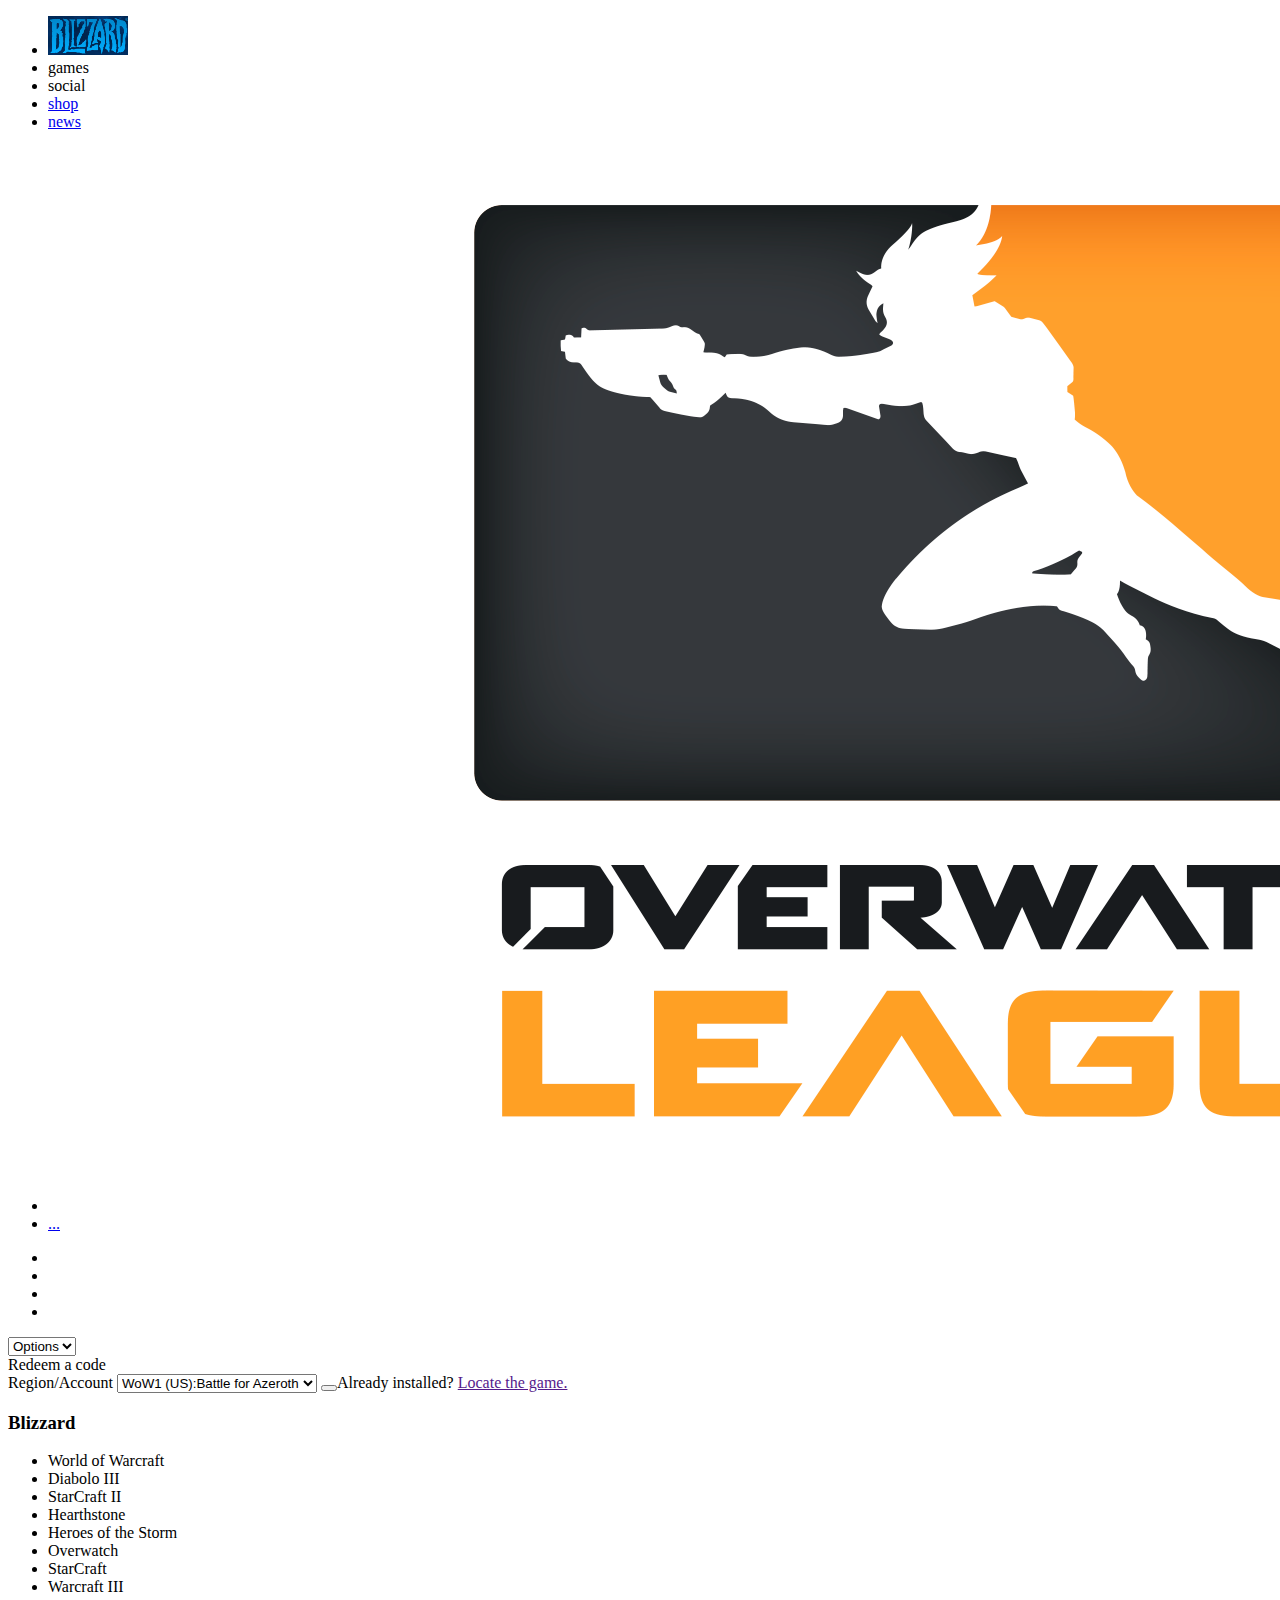
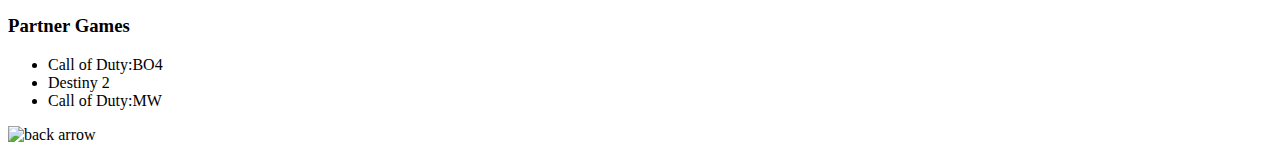
==== index.html @ 3d46f501 "index fotos" ====
<!DOCTYPE html>
<html lang="en">

<head>
  <meta charset="utf-8">
  <title>Multipage_Battlenet_index</title>

  <link rel="stylesheet" media="screen" href="style.css">
  <meta name="viewport" content="width=device-width, initial-scale=1.0">
  <meta name="author" content="Kremena">
</head>

<body>
  <header class="headerk">
    <ul class="menutopk">
      <li><img src="images/blizz.png"></li>
      <li><a src="index.html">games</a></li>
      <li>social</li>
      <li><a href="shop.html">shop</a></li>
      <li><a href="news.html">news</a></li>
      <li><img src="images/overwatchL.png"></li>
      <li><a href="settings.html">...</a></li>
    </ul>
    <ul>
<li><img src=""></li>
<li><img src=""></li>
<li><img src=""></li>
<li><img src=""></li>
    </ul>
  </header>

<div class="main">
<select name="worldw">
  <option value="options">Options</option>
</select>
</div>

<div>Redeem a code</div>
<footer>
<label>Region/Account</label>
<select name="region">
  <option value="wowus">WoW1 (US):Battle for Azeroth</option>
  <option value="woweu">WoW1 (EU):Battle for Azeroth</option>
</select>
<button type="button" name="Install"></button><img>Already installed? <a href="" download="file name here"> Locate the game.</a>
</footer>
<aside>
  <h3>Blizzard</h3>
  <ul>
    <li>World of Warcraft</li>
    <li>Diabolo III</li>
    <li>StarCraft II</li>
    <li>Hearthstone</li>
    <li>Heroes of the Storm</li>
    <li>Overwatch</li>
    <li>StarCraft</li>
    <li>Warcraft III</li>
  </ul>
  <h3>Partner Games</h3>
  <ul>
    <li>Call of Duty:BO4</li>
    <li>Destiny 2</li>
    <li>Call of Duty:MW</li>
  </ul>
  <footer><img src="" alt="back arrow"></footer>
</aside>

<footer></footer>

</body>
</html>
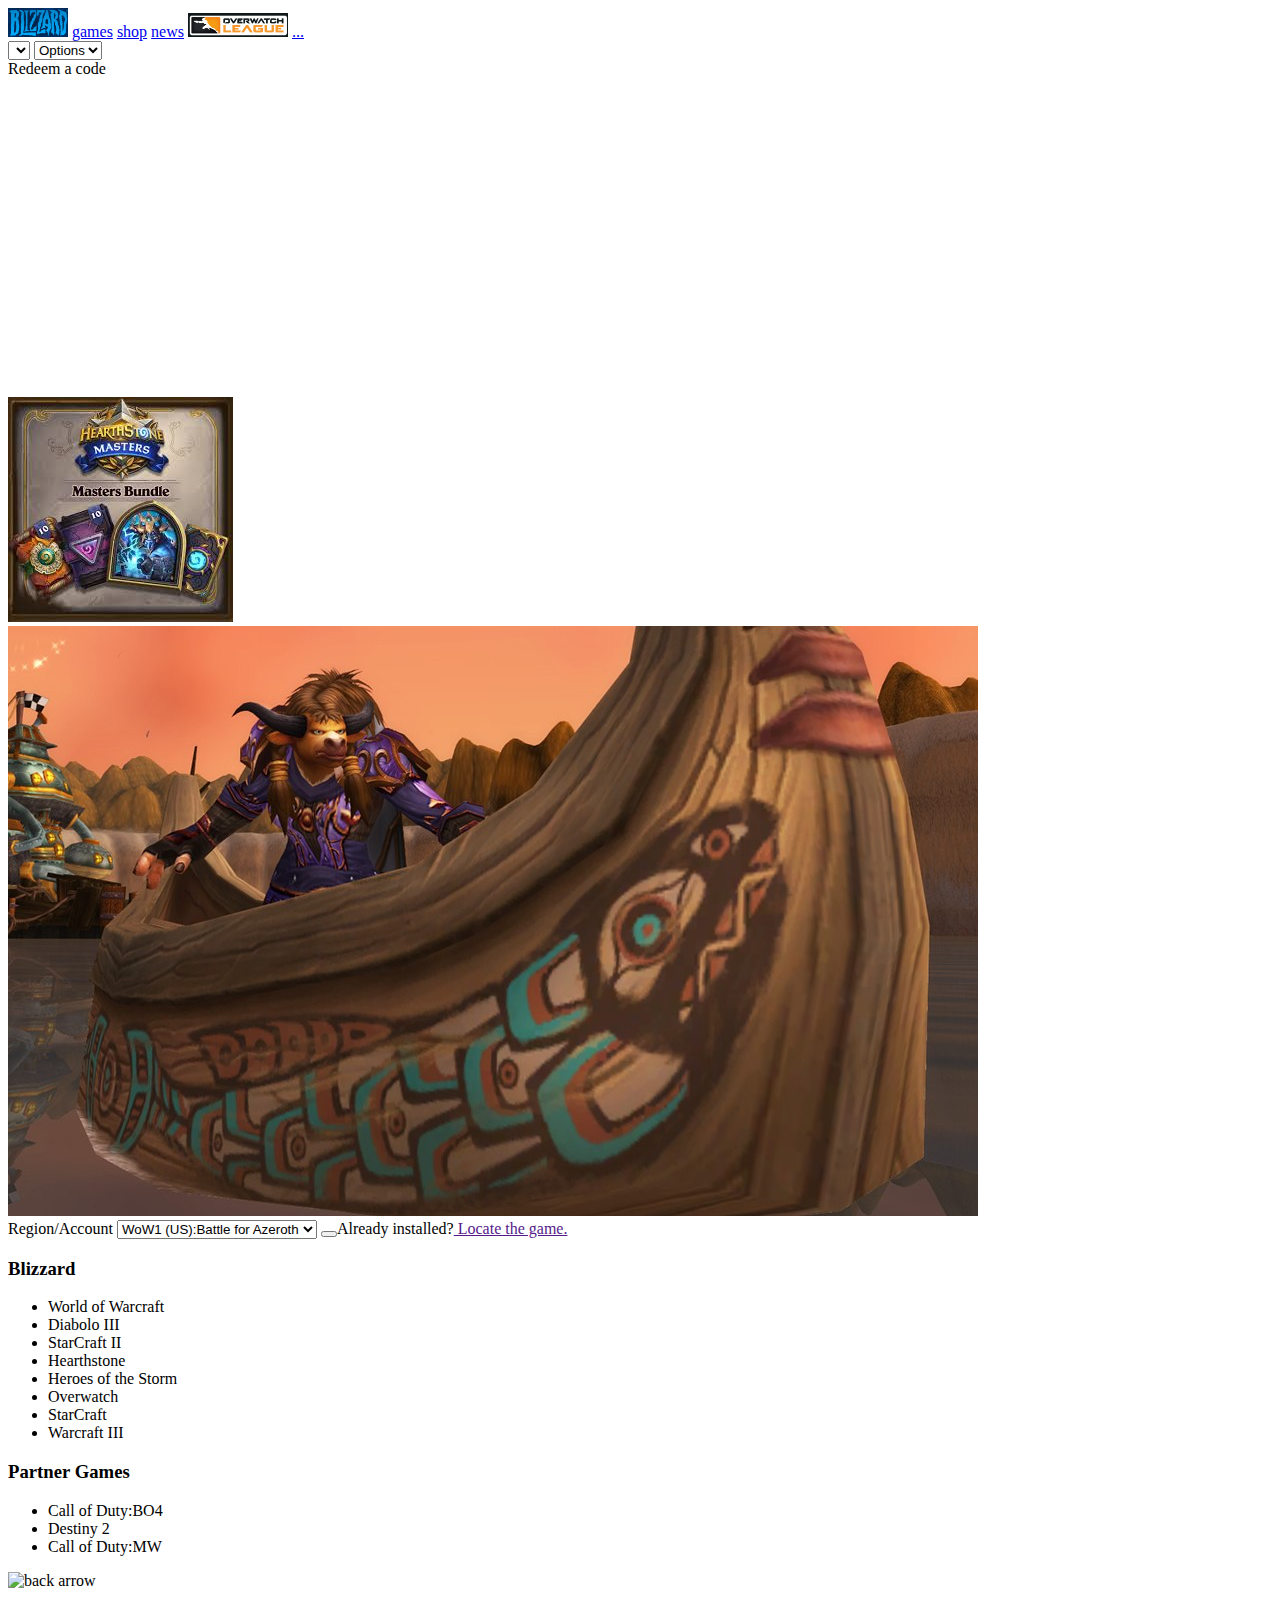
==== commit 4c6c34ed: "index update" ====
--- a/index.html
+++ b/index.html
@@ -1,71 +1,83 @@
 <!DOCTYPE html>
-<html lang="en">
+<html lang="en"><head>
+  <meta charset="utf-8">
+  <title>Battle.net-Games</title>
 
-<head>
-  <meta charset="utf-8">
-  <title>Multipage_Battlenet_index</title>
-
-  <link rel="stylesheet" media="screen" href="style.css">
+  <link rel="stylesheet" media="screen" href="CSS_index.css">
   <meta name="viewport" content="width=device-width, initial-scale=1.0">
   <meta name="author" content="Kremena">
+  <link href="https://fonts.googleapis.com/css?family=Open+Sans:400,600,700&display=swap" rel="stylesheet">
 </head>
 
-<body>
-  <header class="headerk">
-    <ul class="menutopk">
-      <li><img src="images/blizz.png"></li>
-      <li><a src="index.html">games</a></li>
-      <li>social</li>
-      <li><a href="shop.html">shop</a></li>
-      <li><a href="news.html">news</a></li>
-      <li><img src="images/overwatchL.png"></li>
-      <li><a href="settings.html">...</a></li>
-    </ul>
-    <ul>
-<li><img src=""></li>
-<li><img src=""></li>
-<li><img src=""></li>
-<li><img src=""></li>
-    </ul>
+<body id="games">
+  <header>
+    <!--header bg-->
+    <div class="nav-bg">
+    </div>
+    <!--header nav-->
+    <nav>
+      <a href="/blizz/"><img src="images/blizz.png" class="bliz_button"></a>
+      <a href="index.html">games</a>
+      <a href="news.html">shop</a>
+      <a href="news.html">news</a>
+      <a href="#"><img src="images/overwatchL.png"></a>
+      <a href="settings.html">...</a>
+    </nav>
+    <!-- birthe works on this
+    <div class="bartopright">
+      <span><img src=""></span>
+      <span><img src=""></span>
+      <span><img src=""></span>
+      <span><img src=""></span>
+    </div>
+-->
   </header>
 
-<div class="main">
-<select name="worldw">
-  <option value="options">Options</option>
-</select>
-</div>
+  <div class="maink">
+    <select class="" name="">
 
-<div>Redeem a code</div>
-<footer>
-<label>Region/Account</label>
-<select name="region">
-  <option value="wowus">WoW1 (US):Battle for Azeroth</option>
-  <option value="woweu">WoW1 (EU):Battle for Azeroth</option>
-</select>
-<button type="button" name="Install"></button><img>Already installed? <a href="" download="file name here"> Locate the game.</a>
-</footer>
-<aside>
-  <h3>Blizzard</h3>
-  <ul>
-    <li>World of Warcraft</li>
-    <li>Diabolo III</li>
-    <li>StarCraft II</li>
-    <li>Hearthstone</li>
-    <li>Heroes of the Storm</li>
-    <li>Overwatch</li>
-    <li>StarCraft</li>
-    <li>Warcraft III</li>
-  </ul>
-  <h3>Partner Games</h3>
-  <ul>
-    <li>Call of Duty:BO4</li>
-    <li>Destiny 2</li>
-    <li>Call of Duty:MW</li>
-  </ul>
-  <footer><img src="" alt="back arrow"></footer>
-</aside>
+    </select>
+    <select name="worldw">
+      <option value="options">Options</option>
+    </select>
+  </div>
 
-<footer></footer>
+  <div>Redeem a code</div>
+  <div class="video"><iframe width="560" height="315" src="https://www.youtube.com/embed/wzq3sCT9NO4" frameborder="0" allow="accelerometer; autoplay; encrypted-media; gyroscope; picture-in-picture" allowfullscreen></iframe></div>
+  <div class="Hearthstone"><img src="images/HearthStone.jpeg" alt="HearthStone"></div>
+  <div class="microholiday"><img src="images/MicroHoliday.jpg" alt="micro-holiday"></div>
+
+  <footer>
+    <label>Region/Account</label>
+    <select name="region">
+      <option value="wowus">WoW1 (US):Battle for Azeroth</option>
+      <option value="woweu">WoW1 (EU):Battle for Azeroth</option>
+    </select>
+    <button type="button" name="Install"></button><img>Already installed?<a href="" download="file name here"> Locate the game.</a>
+  </footer>
+  <aside>
+    <h3>Blizzard</h3>
+    <ul>
+      <li>World of Warcraft</li>
+      <li>Diabolo III</li>
+      <li>StarCraft II</li>
+      <li>Hearthstone</li>
+      <li>Heroes of the Storm</li>
+      <li>Overwatch</li>
+      <li>StarCraft</li>
+      <li>Warcraft III</li>
+    </ul>
+    <h3>Partner Games</h3>
+    <ul>
+      <li>Call of Duty:BO4</li>
+      <li>Destiny 2</li>
+      <li>Call of Duty:MW</li>
+    </ul>
+    <footer><img src="" alt="back arrow"></footer>
+  </aside>
+
+  <footer></footer>
 
 </body>
+
 </html>
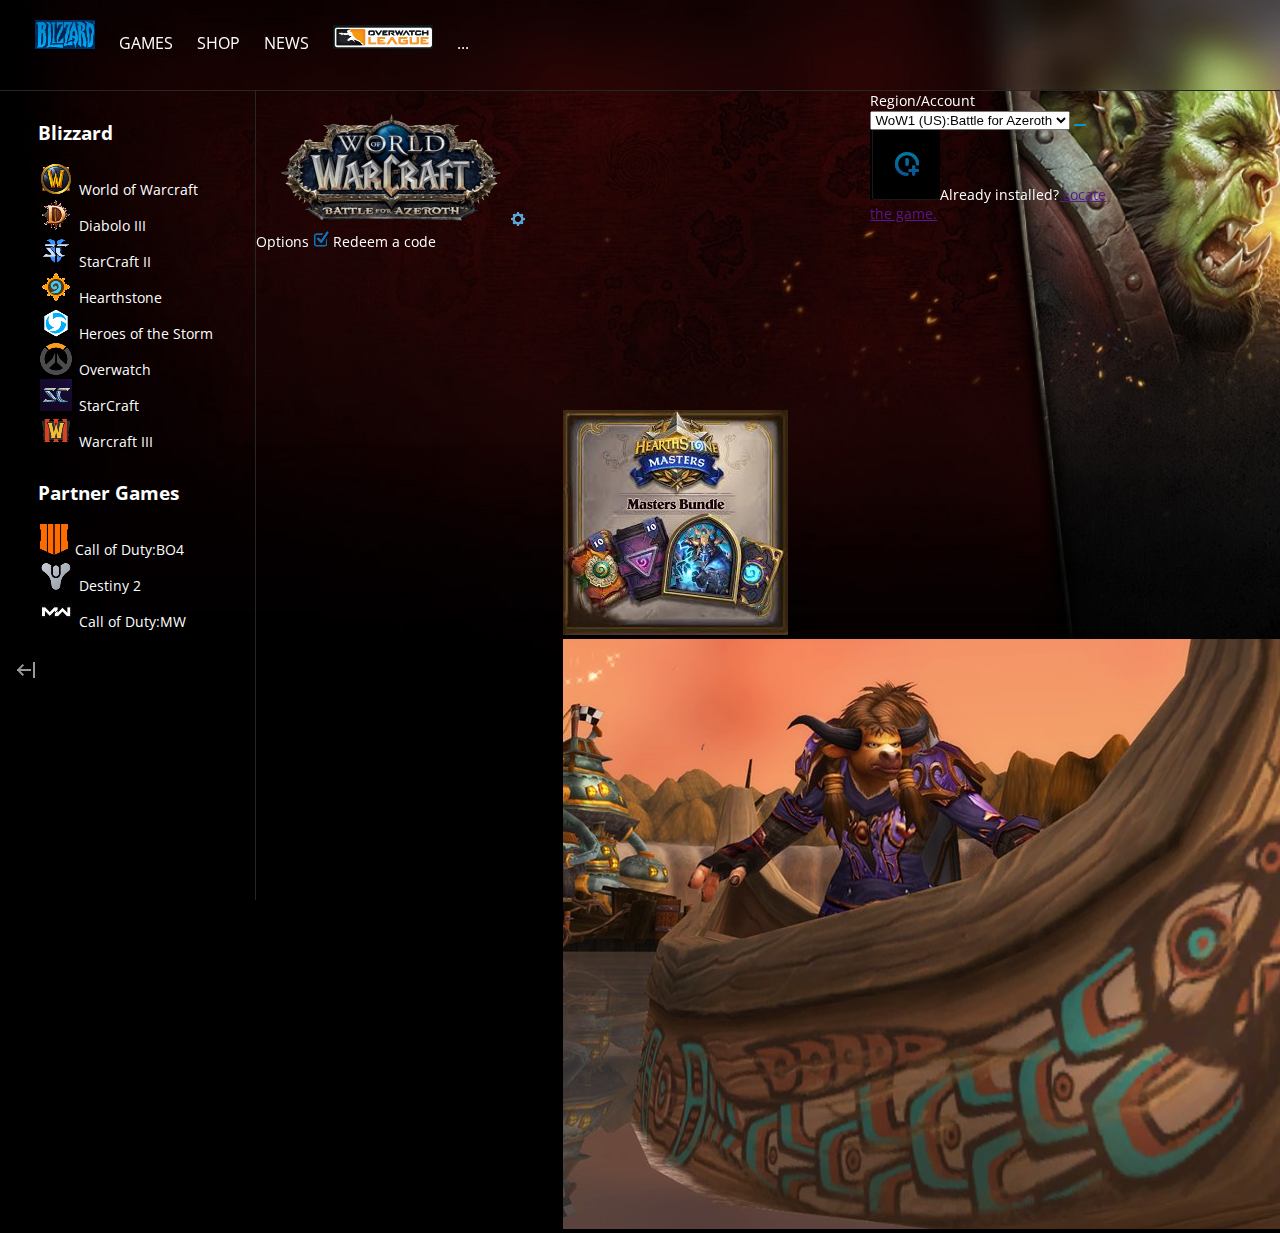
==== commit d10196d0: "index update" ====
--- a/index.html
+++ b/index.html
@@ -12,13 +12,12 @@
 <body id="games">
   <header>
     <!--header bg-->
-    <div class="nav-bg">
-    </div>
+    <div class="nav-bg"></div>
     <!--header nav-->
     <nav>
-      <a href="/blizz/"><img src="images/blizz.png" class="bliz_button"></a>
+      <a href="#"><img src="images/blizz.png" class="bliz_button"></a>
       <a href="index.html">games</a>
-      <a href="news.html">shop</a>
+      <a href="shop.html">shop</a>
       <a href="news.html">news</a>
       <a href="#"><img src="images/overwatchL.png"></a>
       <a href="settings.html">...</a>
@@ -31,52 +30,51 @@
       <span><img src=""></span>
     </div>
 -->
-  </header>
+</header>
+<!--main article-->
+<div class="maink">
+  <div class="WoW">
+    <span><img src="images/WoW_logo.png" class="WoW_logo"></span>
+    <span class="OptionsK"><img src="images/bluecog.png">  Options</span>
 
-  <div class="maink">
-    <select class="" name="">
-
-    </select>
-    <select name="worldw">
-      <option value="options">Options</option>
-    </select>
+    <span><img src="images/blue_check_box.png">  Redeem a code</span>
   </div>
 
-  <div>Redeem a code</div>
-  <div class="video"><iframe width="560" height="315" src="https://www.youtube.com/embed/wzq3sCT9NO4" frameborder="0" allow="accelerometer; autoplay; encrypted-media; gyroscope; picture-in-picture" allowfullscreen></iframe></div>
-  <div class="Hearthstone"><img src="images/HearthStone.jpeg" alt="HearthStone"></div>
-  <div class="microholiday"><img src="images/MicroHoliday.jpg" alt="micro-holiday"></div>
-
+  <div class="videos">
+    <span class="video"><iframe width="560" height="315" src="https://www.youtube.com/embed/wzq3sCT9NO4" frameborder="0" allow="accelerometer; autoplay; encrypted-media; gyroscope; picture-in-picture" allowfullscreen></iframe></span>
+    <span class="Hearthstone"><img src="images/HearthStone.jpeg" alt="HearthStone"></span>
+    <span class="microholiday"><img src="images/MicroHoliday.jpg" alt="micro-holiday"></span>
+  </div>
   <footer>
     <label>Region/Account</label>
     <select name="region">
       <option value="wowus">WoW1 (US):Battle for Azeroth</option>
       <option value="woweu">WoW1 (EU):Battle for Azeroth</option>
     </select>
-    <button type="button" name="Install"></button><img>Already installed?<a href="" download="file name here"> Locate the game.</a>
+    <button type="button" name="Install" class="buttonK"></button><img src="images/on.png" class="ON">Already installed?<a href="" download="file name here"> Locate the game.</a>
   </footer>
-  <aside>
-    <h3>Blizzard</h3>
-    <ul>
-      <li>World of Warcraft</li>
-      <li>Diabolo III</li>
-      <li>StarCraft II</li>
-      <li>Hearthstone</li>
-      <li>Heroes of the Storm</li>
-      <li>Overwatch</li>
-      <li>StarCraft</li>
-      <li>Warcraft III</li>
-    </ul>
-    <h3>Partner Games</h3>
-    <ul>
-      <li>Call of Duty:BO4</li>
-      <li>Destiny 2</li>
-      <li>Call of Duty:MW</li>
-    </ul>
-    <footer><img src="" alt="back arrow"></footer>
-  </aside>
-
-  <footer></footer>
+</div>
+<!--left menu-->
+<aside>
+  <h3>Blizzard</h3>
+  <ul>
+    <li class="WoW">World of Warcraft</li>
+    <li class="Diabolo">Diabolo III</li>
+    <li class="SCII">StarCraft II</li>
+    <li class="HS">Hearthstone</li>
+    <li class="HoS">Heroes of the Storm</li>
+    <li class="Overwatch">Overwatch</li>
+    <li class="SC">StarCraft</li>
+    <li class="WC">Warcraft III</li>
+  </ul>
+  <h3>Partner Games</h3>
+  <ul>
+    <li class="CoD">Call of Duty:BO4</li>
+    <li class="Destiny2">Destiny 2</li>
+    <li class="CoDMW">Call of Duty:MW</li>
+  </ul>
+  <footer><img src="images/back_arrow.png" alt="back arrow"></footer>
+</aside>
 
 </body>
 
--- a/CSS_index.css
+++ b/CSS_index.css
@@ -0,0 +1,184 @@
+html, body, .maink {
+  height: 100%;
+  margin: 0;
+  font-family: 'Open Sans', sans-serif;
+}
+
+@import url("https://fonts.googleapis.com/css?family=Open+Sans:400,600,700&display=swap");
+
+
+#games {
+  display: grid;
+  grid-template-columns: 20% 80%;
+  grid-template-rows: 10% 90%;
+  grid-template-areas:
+  "header ." "aside" "maink";
+  background-image: url("images/backgroundk.jpg");
+  background-repeat: no-repeat;
+  background-size: cover;
+  background-color: black;
+}
+/*header*/
+header {
+  color: #FFFFFF;
+  position: fixed;
+  margin-top: 20px;
+  margin-left: 25px;
+  grid-column-start: 1;
+  grid-column-end: 3;
+}
+
+.nav-bg {
+  position: fixed;
+  height: 100%;
+  filter: blur(10px);
+  background-color: black;
+  margin-top: 20px;
+}
+
+header a:hover {
+  position: relative;
+  font-size: 20px;
+  text-emphasis-style:
+
+}
+
+.bliz-button {
+  padding-top: 20px;
+}
+
+nav a {
+  padding: 10px;
+  text-decoration: none;
+  text-transform: uppercase;
+  font-size: 16px;
+  color: white;
+}
+/*main*/
+
+.maink {
+  display: grid;
+  grid-template-columns: 30% 30% 25% auto;
+  grid-template-rows: 15% 5% 50% 20% 10%;
+  grid-template-areas:
+   "WoW_logo . . ."
+   "OptionsK . . ."
+   "video Hearthstone microholiday"
+   "region . . ."
+   "buttonK ON . ."
+  ;
+  position: relative;
+  color: white;
+  grid-column-start: 2;
+  grid-column-end: 3;
+  grid-row-start: 2;
+  grid-row-end: 3;
+  border-top: 1px solid #262626;
+  font-size: 14px;
+}
+
+.maink .WoW_logo {
+  grid-column-start: 1;
+  grid-column-end: 2;
+  grid-row-start: 1;
+  grid-row-end: 2;
+  height: auto;
+  width: auto;
+  padding-top: 20px;
+  padding-left: 20px;
+}
+.Optionsk {
+  padding-left: 20px;
+  grid-column-start: 1;
+  grid-column-end: 2;
+  grid-row-start: 2;
+  grid-row-end: 3;
+}
+
+video {
+  grid-column-start: 1;
+  grid-column-end: 3;
+  grid-row-start: 3;
+  grid-row-end: 4;
+}
+
+.buttonK {
+  color: #c5c6c9;
+  background-color: #0696cb;
+  border: none;
+  font-weight: bolder;
+
+}
+
+/*aside*/
+
+aside {
+  color: white;
+  grid-column-start: 1;
+  grid-column-end: 2;
+  grid-row-start: 2;
+  grid-row-end: 6;
+  border-right: 1px solid #262626;
+  border-top: 1px solid #262626;
+}
+
+aside ul {
+  list-style-type: none;
+  margin-top: 10px;
+  font-size: 14px;
+}
+  aside ul li {
+
+}
+
+aside h3 {
+  padding-left: 38px;
+  padding-top: 10px;
+}
+
+
+aside ul li.WoW{
+  list-style: inside url("game_logos/WoW.png");
+}
+aside ul li.Diabolo {
+  list-style: inside url("game_logos/diaboloIII.png");
+}
+aside ul li.SCII {
+  list-style: inside url("game_logos/scII.png");
+}
+aside ul li.HS {
+  list-style: inside url("game_logos/SC.png");
+}
+aside ul li.HoS {
+  list-style: inside url("game_logos/HoS.png");
+}
+aside ul li.Overwatch {
+  list-style: inside url("game_logos/Overwatch.png");
+}
+aside ul li.SC {
+  list-style: inside url("game_logos/starcraft.png");
+}
+aside ul li.WC {
+  list-style: inside url("game_logos/WCIII.png");
+}
+aside ul li.CoD {
+  list-style: inside url("game_logos/CoD.png");
+}
+aside ul li.Destiny2 {
+  list-style: inside url("game_logos/Destiny2.png");
+}
+aside ul li.CoDMW {
+  list-style: inside url("game_logos/CoDMW.png");
+}
+
+aside ul li:hover {
+  font-size: 110%;
+  border-left: 1px solid #0696cb;
+  color: white;
+  font-weight: bold;
+  background-color: #201317;
+}
+
+footer {
+  text-align: left;
+}
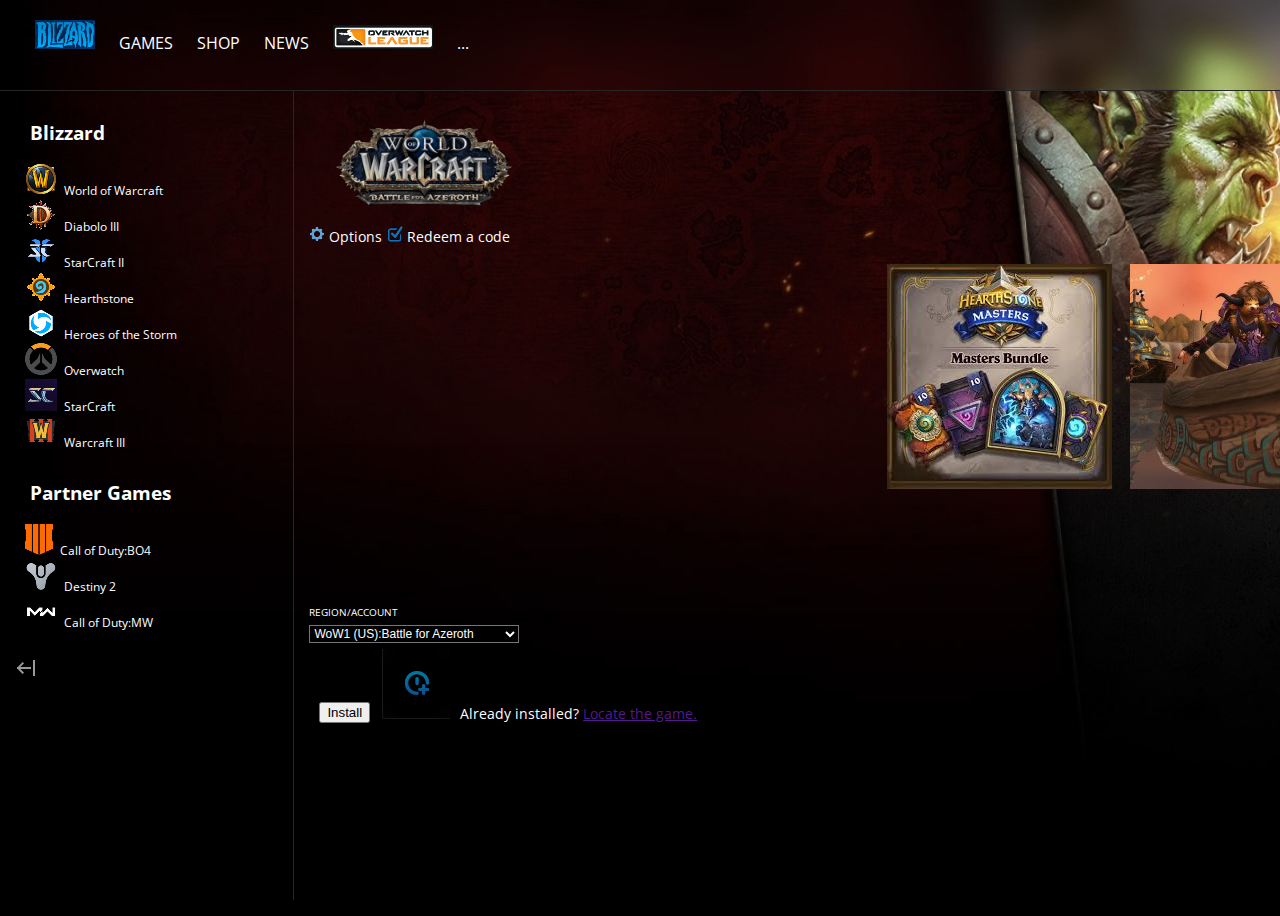
==== commit 4192aa76: "index update main" ====
--- a/index.html
+++ b/index.html
@@ -32,28 +32,33 @@
 -->
 </header>
 <!--main article-->
-<div class="maink">
-  <div class="WoW">
-    <span><img src="images/WoW_logo.png" class="WoW_logo"></span>
-    <span class="OptionsK"><img src="images/bluecog.png">  Options</span>
+<div class="mainK">
+  <div class="Wow_logo"><img src="images/WoW_logo.png" class="WoW_logo"></div>
+  <div class="OptRedeem">
 
-    <span><img src="images/blue_check_box.png">  Redeem a code</span>
-  </div>
+    <span class="OptionsK"><img src="images/bluecog.png"> Options</span>
 
-  <div class="videos">
-    <span class="video"><iframe width="560" height="315" src="https://www.youtube.com/embed/wzq3sCT9NO4" frameborder="0" allow="accelerometer; autoplay; encrypted-media; gyroscope; picture-in-picture" allowfullscreen></iframe></span>
-    <span class="Hearthstone"><img src="images/HearthStone.jpeg" alt="HearthStone"></span>
-    <span class="microholiday"><img src="images/MicroHoliday.jpg" alt="micro-holiday"></span>
-  </div>
-  <footer>
-    <label>Region/Account</label>
-    <select name="region">
-      <option value="wowus">WoW1 (US):Battle for Azeroth</option>
-      <option value="woweu">WoW1 (EU):Battle for Azeroth</option>
-    </select>
-    <button type="button" name="Install" class="buttonK"></button><img src="images/on.png" class="ON">Already installed?<a href="" download="file name here"> Locate the game.</a>
-  </footer>
+<span class="RedeemK"><img src="images/blue_check_box.png"> Redeem a code</span>
 </div>
+
+<div class="videos">
+  <span class="videoK"><iframe width="560" height="315" src="https://www.youtube.com/embed/wzq3sCT9NO4" frameborder="0" allow="accelerometer; autoplay; encrypted-media; gyroscope; picture-in-picture" allowfullscreen></iframe></span>
+  <span class="Hearthstone"><img src="images/HearthStone.jpeg" alt="HearthStone"></span>
+  <span class="microholiday"><img src="images/MicroHoliday.jpg" alt="micro-holiday"></span>
+ </div>
+ <footer>
+   <label class="labelK">Region/Account</label>
+   <select name="region" class="regionK">
+     <option value="wowus">WoW1 (US):Battle for Azeroth</option>
+     <option value="woweu">WoW1 (EU):Battle for Azeroth</option>
+   </select>
+   <div class="bottomLine">
+     <span><button type="button" name="Install" class="buttonK">Install</button></span>
+     <span><img src="images/on.png" class="ON"></span>
+     <span>  Already installed?  <a href="" download="file name here"> Locate the game.</a></span>
+   </div>
+ </footer>
+ </div>
 <!--left menu-->
 <aside>
   <h3>Blizzard</h3>
--- a/CSS_index.css
+++ b/CSS_index.css
@@ -1,6 +1,7 @@
-html, body, .maink {
+html, body, .mainK {
   height: 100%;
   margin: 0;
+  padding: 0;
   font-family: 'Open Sans', sans-serif;
 }
 
@@ -9,10 +10,12 @@
 
 #games {
   display: grid;
-  grid-template-columns: 20% 80%;
+  grid-template-columns: 23% 77%;
   grid-template-rows: 10% 90%;
   grid-template-areas:
-  "header ." "aside" "maink";
+  "header ."
+  "aside mainK"
+  ;
   background-image: url("images/backgroundk.jpg");
   background-repeat: no-repeat;
   background-size: cover;
@@ -21,11 +24,11 @@
 /*header*/
 header {
   color: #FFFFFF;
-  position: fixed;
   margin-top: 20px;
   margin-left: 25px;
   grid-column-start: 1;
   grid-column-end: 3;
+  z-index: 3;
 }
 
 .nav-bg {
@@ -34,13 +37,21 @@
   filter: blur(10px);
   background-color: black;
   margin-top: 20px;
+
 }
 
 header a:hover {
   position: relative;
-  font-size: 20px;
-  text-emphasis-style:
-
+  font-size: 18px;
+  text-shadow:
+    0 0 5px #fff,
+    0 0 10px #fff,
+    0 0 20px #fff,
+    0 0 40px #0ff,
+    0 0 80px #0ff,
+    0 0 90px #0ff,
+    0 0 100px #0ff,
+    0 0 150px #0ff;
 }
 
 .bliz-button {
@@ -56,17 +67,11 @@
 }
 /*main*/
 
-.maink {
-  display: grid;
-  grid-template-columns: 30% 30% 25% auto;
-  grid-template-rows: 15% 5% 50% 20% 10%;
-  grid-template-areas:
-   "WoW_logo . . ."
-   "OptionsK . . ."
-   "video Hearthstone microholiday"
-   "region . . ."
-   "buttonK ON . ."
-  ;
+.mainK {
+  display: flex;
+  flex-direction: column;
+  align-items: flex-start;
+  justify-content: flex-start;
   position: relative;
   color: white;
   grid-column-start: 2;
@@ -75,40 +80,107 @@
   grid-row-end: 3;
   border-top: 1px solid #262626;
   font-size: 14px;
-}
-
-.maink .WoW_logo {
-  grid-column-start: 1;
-  grid-column-end: 2;
-  grid-row-start: 1;
-  grid-row-end: 2;
+  padding-left: 15px;
+  padding-top: 15px;
+}
+
+.WoW_logo {
   height: auto;
   width: auto;
+  scale: 0.8;
+}
+
+.OptRedeem {
+  display: flex;
+}
+
+.OptionsK:hover {
+  font-size: 110%;
+  font-weight: bold;
+  background-color: #201317;
+}
+
+.RedeemK {
+  flex: auto;
+  padding-left: 5px;
+
+}
+
+.videos {
+  display: flex;
+  justify-content: flex-start;
+}
+
+.videoK {
+  flex: 60%;
+  position: relative;
   padding-top: 20px;
-  padding-left: 20px;
-}
-.Optionsk {
-  padding-left: 20px;
-  grid-column-start: 1;
-  grid-column-end: 2;
-  grid-row-start: 2;
-  grid-row-end: 3;
-}
-
-video {
-  grid-column-start: 1;
-  grid-column-end: 3;
-  grid-row-start: 3;
-  grid-row-end: 4;
-}
-
+  padding-bottom: 20px;
+}
+
+.Hearthstone {
+  flex: 20%;
+  padding: 18px;
+  height: 225px;
+  width: auto;
+}
+.microholiday {
+  flex: 20%;
+  padding-top: 18px;
+  padding-bottom: 18px;
+  height: 225px;
+  width: auto;
+}
+
+.mainK footer {
+  display: flex;
+  flex-direction: column;
+  text-align: left;
+  align-self: flex-start;
+  flex: auto;
+  padding-bottom: 20px;
+}
+
+.mainK footer span {
+  padding-left: 10px;
+}
+
+.labelK {
+  padding-bottom: 6px;
+  font-size: 10px;
+  text-transform: uppercase;
+}
+
+.regionK {
+  width: 210px;
+  background-color: black;
+  color: white;
+  font-size: 12px;
+}
+
+.bottomLine {
+  display: flex;
+  padding-top: 10px;
+  height: 70px;
+  width: 550px;
+  align-items: flex-end;
+}
+
+}
 .buttonK {
+  flex: auto;
   color: #c5c6c9;
   background-color: #0696cb;
   border: none;
-  font-weight: bolder;
-
-}
+  border-radius: 3%;
+  height: 70px;
+  width: 210px;
+  margin-right: 10px;
+  font-size: 30px;
+  flex: auto;
+}
+
+
 
 /*aside*/
 
@@ -125,14 +197,15 @@
 aside ul {
   list-style-type: none;
   margin-top: 10px;
-  font-size: 14px;
-}
-  aside ul li {
-
+  font-size: 12px;
+  padding-left: 20px;
+}
+aside ul li {
+  padding-left: 5px;
 }
 
 aside h3 {
-  padding-left: 38px;
+  padding-left: 30px;
   padding-top: 10px;
 }
 
@@ -179,6 +252,7 @@
   background-color: #201317;
 }
 
-footer {
-  text-align: left;
-}
+aside footer {
+  padding-bottom: 20px;
+  height: 25px;
+}
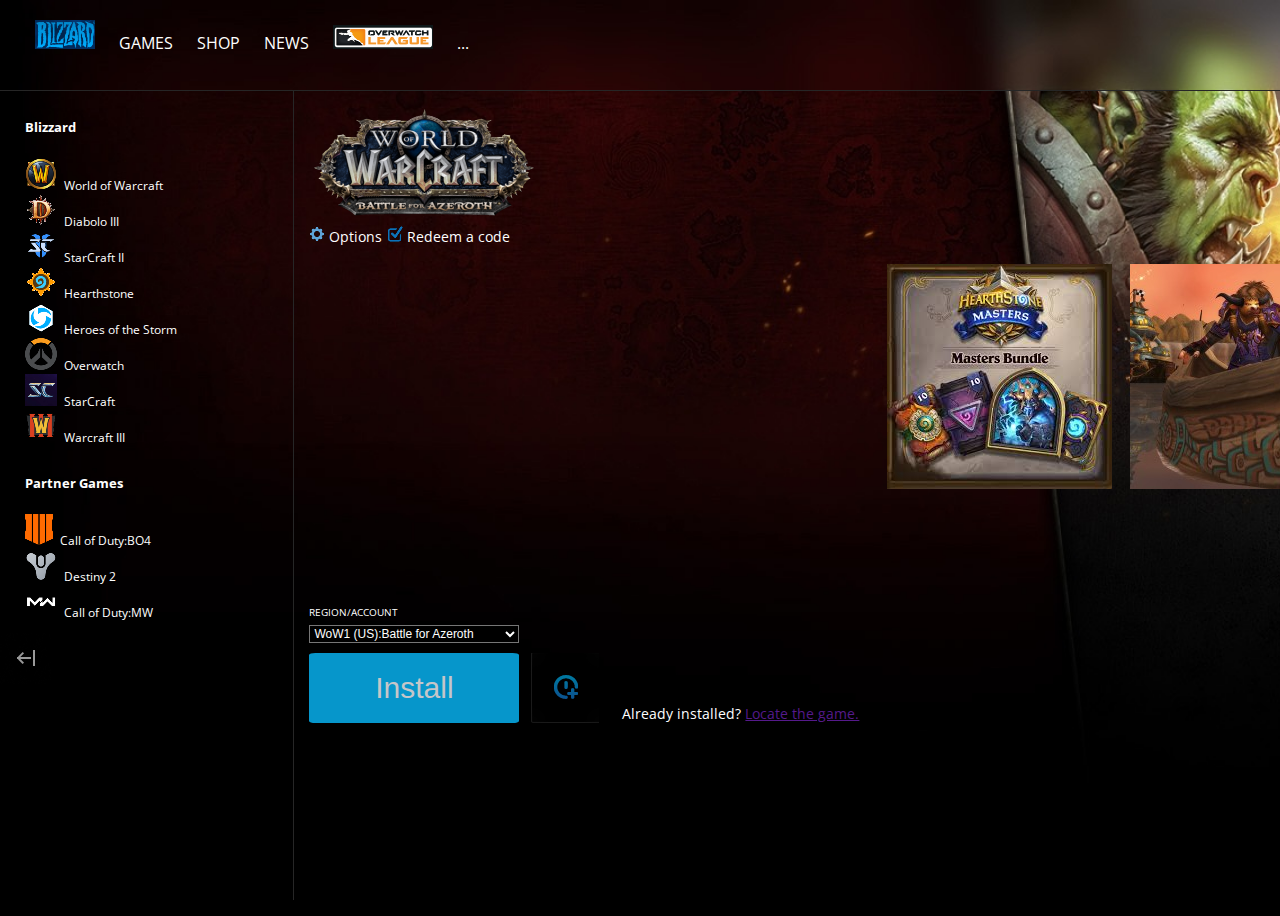
==== commit 44cba73e: "button update" ====
--- a/index.html
+++ b/index.html
@@ -53,15 +53,15 @@
      <option value="woweu">WoW1 (EU):Battle for Azeroth</option>
    </select>
    <div class="bottomLine">
-     <span><button type="button" name="Install" class="buttonK">Install</button></span>
-     <span><img src="images/on.png" class="ON"></span>
-     <span>  Already installed?  <a href="" download="file name here"> Locate the game.</a></span>
+     <span class="ButtonK"><button type="button" name="Install" class="buttonK">Install</button></span>
+     <span class="on"><img src="images/on.png" class="ON"></span>
+     <span> Already installed?  <a href="" download="file name here"> Locate the game.</a></span>
    </div>
  </footer>
  </div>
 <!--left menu-->
 <aside>
-  <h3>Blizzard</h3>
+  <h5>Blizzard</h5>
   <ul>
     <li class="WoW">World of Warcraft</li>
     <li class="Diabolo">Diabolo III</li>
@@ -72,7 +72,7 @@
     <li class="SC">StarCraft</li>
     <li class="WC">Warcraft III</li>
   </ul>
-  <h3>Partner Games</h3>
+  <h5>Partner Games</h5>
   <ul>
     <li class="CoD">Call of Duty:BO4</li>
     <li class="Destiny2">Destiny 2</li>
--- a/CSS_index.css
+++ b/CSS_index.css
@@ -1,12 +1,12 @@
+@import url("https://fonts.googleapis.com/css?family=Open+Sans:400,600,700&display=swap");
+
+
 html, body, .mainK {
   height: 100%;
   margin: 0;
   padding: 0;
   font-family: 'Open Sans', sans-serif;
 }
-
-@import url("https://fonts.googleapis.com/css?family=Open+Sans:400,600,700&display=swap");
-
 
 #games {
   display: grid;
@@ -28,7 +28,7 @@
   margin-left: 25px;
   grid-column-start: 1;
   grid-column-end: 3;
-  z-index: 3;
+  z-index: 2;
 }
 
 .nav-bg {
@@ -37,7 +37,6 @@
   filter: blur(10px);
   background-color: black;
   margin-top: 20px;
-
 }
 
 header a:hover {
@@ -65,7 +64,7 @@
   font-size: 16px;
   color: white;
 }
-/*main*/
+/*main article*/
 
 .mainK {
   display: flex;
@@ -87,7 +86,6 @@
 .WoW_logo {
   height: auto;
   width: auto;
-  scale: 0.8;
 }
 
 .OptRedeem {
@@ -136,13 +134,8 @@
   display: flex;
   flex-direction: column;
   text-align: left;
-  align-self: flex-start;
   flex: auto;
   padding-bottom: 20px;
-}
-
-.mainK footer span {
-  padding-left: 10px;
 }
 
 .labelK {
@@ -166,7 +159,10 @@
   align-items: flex-end;
 }
 
-}
+.ButtonK {
+  padding-right: 10px;
+}
+
 .buttonK {
   flex: auto;
   color: #c5c6c9;
@@ -175,11 +171,14 @@
   border-radius: 3%;
   height: 70px;
   width: 210px;
-  margin-right: 10px;
   font-size: 30px;
-  flex: auto;
-}
-
+}
+
+.on {
+  flex: auto;
+  height:70px;
+  width: auto;
+}
 
 
 /*aside*/
@@ -196,7 +195,6 @@
 
 aside ul {
   list-style-type: none;
-  margin-top: 10px;
   font-size: 12px;
   padding-left: 20px;
 }
@@ -204,9 +202,9 @@
   padding-left: 5px;
 }
 
-aside h3 {
-  padding-left: 30px;
-  padding-top: 10px;
+aside h5 {
+  padding-left: 25px;
+  padding-top: 5px;
 }
 
 
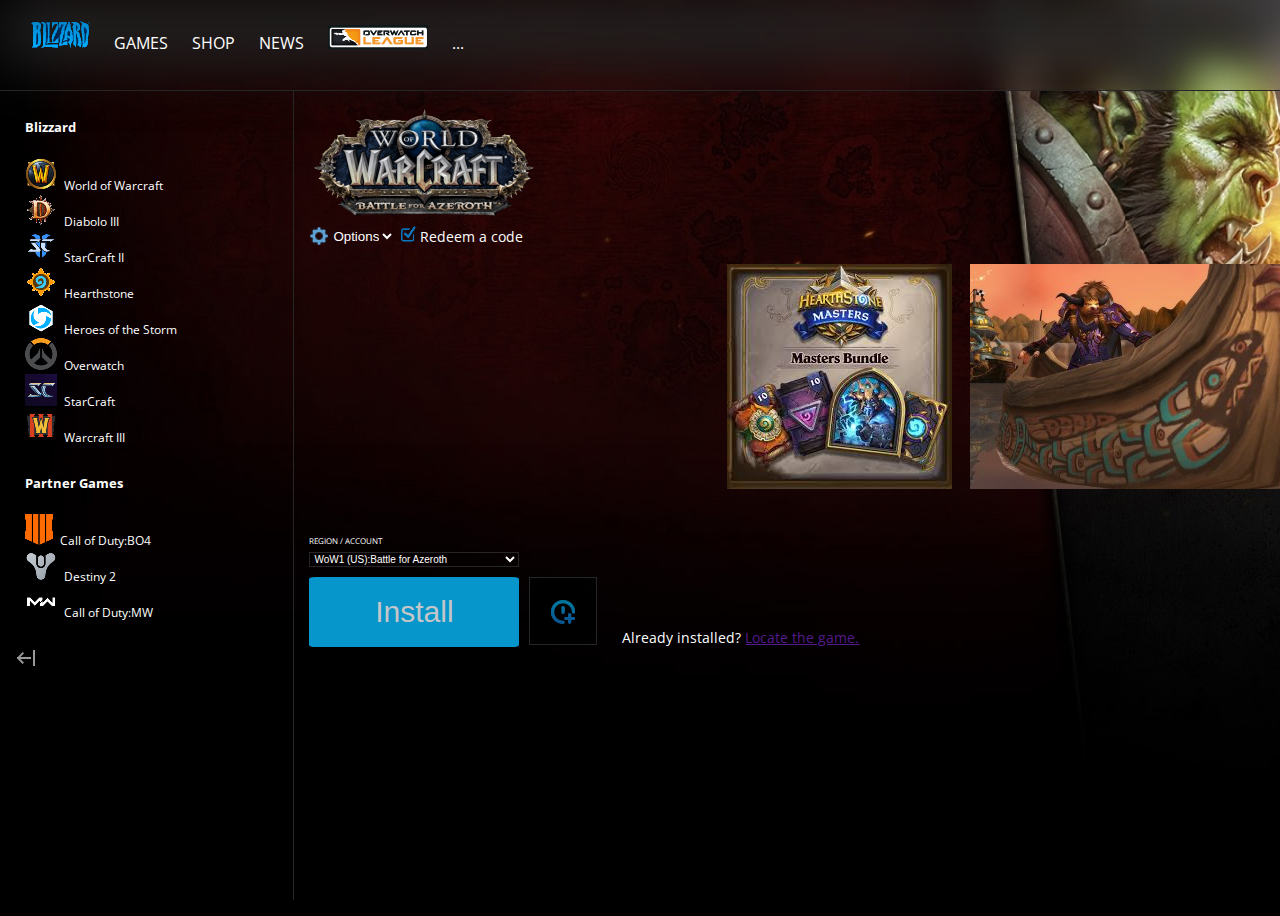
==== commit eb59085b: "index blur added" ====
--- a/index.html
+++ b/index.html
@@ -12,14 +12,14 @@
 <body id="games">
   <header>
     <!--header bg-->
-    <div class="nav-bg"></div>
+    <div class="nav-bg"> </div>
     <!--header nav-->
     <nav>
-      <a href="#"><img src="images/blizz.png" class="bliz_button"></a>
+      <a href="#" class="imgMenu"><img src="images/blizz.png" class="bliz_button"></a>
       <a href="index.html">games</a>
       <a href="shop.html">shop</a>
       <a href="news.html">news</a>
-      <a href="#"><img src="images/overwatchL.png"></a>
+      <a href="#" class="imgMenu"><img src="images/overwatchL.png"></a>
       <a href="settings.html">...</a>
     </nav>
     <!-- birthe works on this
@@ -35,19 +35,18 @@
 <div class="mainK">
   <div class="Wow_logo"><img src="images/WoW_logo.png" class="WoW_logo"></div>
   <div class="OptRedeem">
-
-    <span class="OptionsK"><img src="images/bluecog.png"> Options</span>
-
-<span class="RedeemK"><img src="images/blue_check_box.png"> Redeem a code</span>
-</div>
-
-<div class="videos">
-  <span class="videoK"><iframe width="560" height="315" src="https://www.youtube.com/embed/wzq3sCT9NO4" frameborder="0" allow="accelerometer; autoplay; encrypted-media; gyroscope; picture-in-picture" allowfullscreen></iframe></span>
-  <span class="Hearthstone"><img src="images/HearthStone.jpeg" alt="HearthStone"></span>
-  <span class="microholiday"><img src="images/MicroHoliday.jpg" alt="micro-holiday"></span>
- </div>
- <footer>
-   <label class="labelK">Region/Account</label>
+    <img src="images/bluecog.png"><select name="options" class="OptionsK">
+      <option value="Options">Options</option>
+    </select>
+    <span class="RedeemK"><img src="images/blue_check_box.png"> Redeem a code</span>
+  </div>
+  <div class="videos">
+    <span class="videoK"><iframe width="400" height="225" src="https://www.youtube.com/embed/wzq3sCT9NO4" frameborder="0" allow="accelerometer; autoplay; encrypted-media; gyroscope; picture-in-picture" allowfullscreen></iframe></span>
+    <span class="Hearthstone"><img src="images/HearthStone.jpeg" alt="HearthStone"></span>
+    <span class="microholiday"><img src="images/MicroHoliday.jpg" alt="micro-holiday"></span>
+  </div>
+  <footer>
+   <label class="labelK">Region / Account</label>
    <select name="region" class="regionK">
      <option value="wowus">WoW1 (US):Battle for Azeroth</option>
      <option value="woweu">WoW1 (EU):Battle for Azeroth</option>
--- a/CSS_index.css
+++ b/CSS_index.css
@@ -24,19 +24,22 @@
 /*header*/
 header {
   color: #FFFFFF;
-  margin-top: 20px;
-  margin-left: 25px;
   grid-column-start: 1;
   grid-column-end: 3;
-  z-index: 2;
+  height: 45px;
+  /*background-color: black;*/
 }
 
 .nav-bg {
-  position: fixed;
-  height: 100%;
-  filter: blur(10px);
-  background-color: black;
-  margin-top: 20px;
+  grid-area: header;
+  position: relative;
+  background-color: #262626;
+  background-position: center;
+  background-size: cover;
+  width: 100%;
+  height: 60px;
+  overflow: hidden;
+  filter: blur(30px);
 }
 
 header a:hover {
@@ -57,6 +60,15 @@
   padding-top: 20px;
 }
 
+nav {
+  top: 20px;
+  grid-area: header;
+  position: absolute;
+  height: 45.39px;
+  width:100%;
+  margin-left: 20px;
+}
+
 nav a {
   padding: 10px;
   text-decoration: none;
@@ -64,6 +76,11 @@
   font-size: 16px;
   color: white;
 }
+
+.imgMenu {
+  padding-bottom: none;
+}
+
 /*main article*/
 
 .mainK {
@@ -92,16 +109,15 @@
   display: flex;
 }
 
-.OptionsK:hover {
-  font-size: 110%;
-  font-weight: bold;
-  background-color: #201317;
+.OptionsK {
+  background-color: transparent;
+  border: none;
+  color: white;
 }
 
 .RedeemK {
   flex: auto;
   padding-left: 5px;
-
 }
 
 .videos {
@@ -136,19 +152,23 @@
   text-align: left;
   flex: auto;
   padding-bottom: 20px;
+  padding-top: 20px;
+  align-content: flex-end;
+  height: 150px;
 }
 
 .labelK {
   padding-bottom: 6px;
-  font-size: 10px;
+  font-size: 8px;
   text-transform: uppercase;
 }
 
 .regionK {
   width: 210px;
-  background-color: black;
-  color: white;
-  font-size: 12px;
+  background-color: transparent;
+  border: 1px solid #262626;
+  color: white;
+  font-size: 10px;
 }
 
 .bottomLine {
@@ -176,19 +196,18 @@
 
 .on {
   flex: auto;
-  height:70px;
-  width: auto;
-}
-
+  height: 70px;
+  width: 70px;
+}
+
+.ON {
+    border: 1px solid #262626;
+}
 
 /*aside*/
 
 aside {
   color: white;
-  grid-column-start: 1;
-  grid-column-end: 2;
-  grid-row-start: 2;
-  grid-row-end: 6;
   border-right: 1px solid #262626;
   border-top: 1px solid #262626;
 }
@@ -200,6 +219,7 @@
 }
 aside ul li {
   padding-left: 5px;
+  align-items: center;
 }
 
 aside h5 {
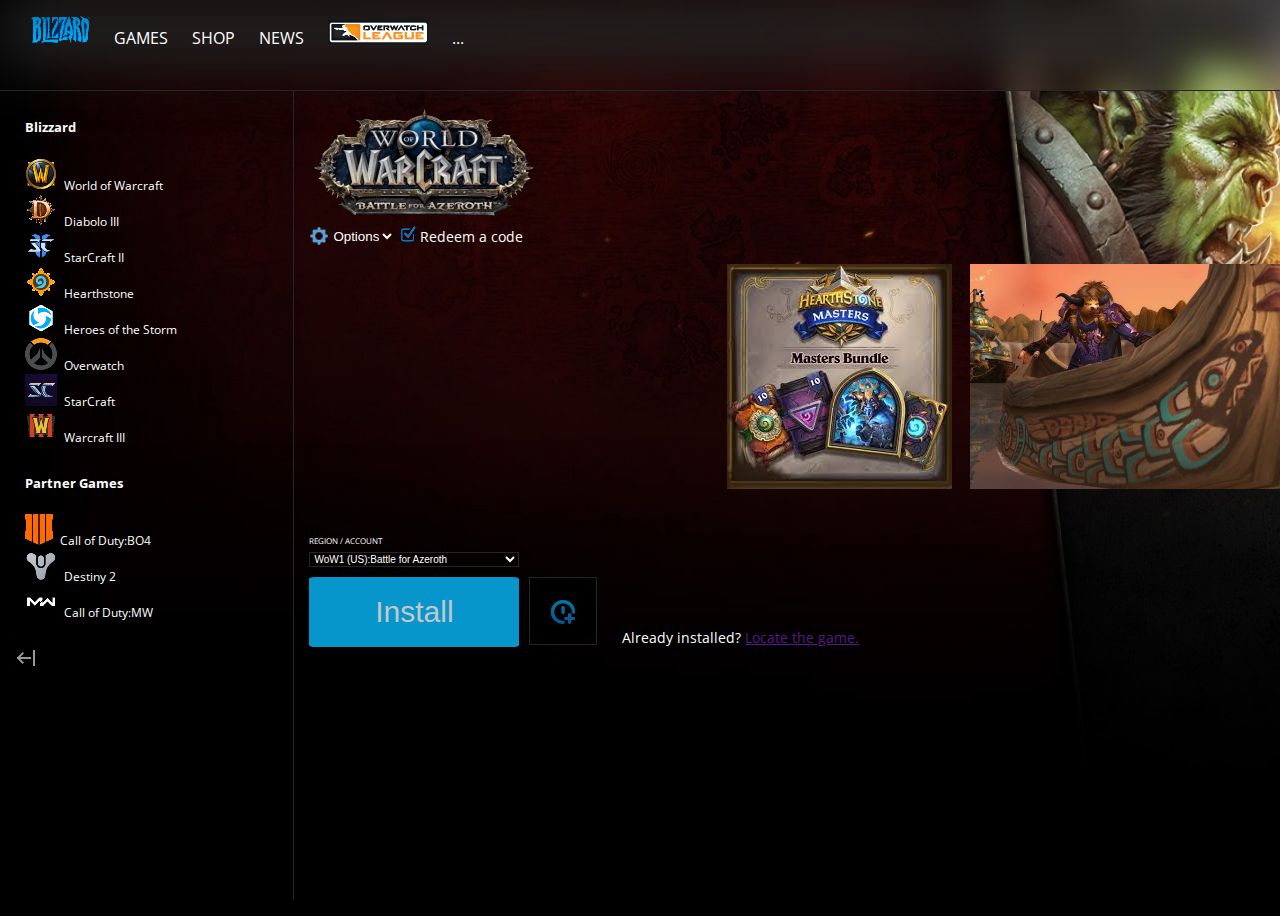
==== commit c63c319d: "style.css found" ====
--- a/index.html
+++ b/index.html
@@ -1,5 +1,7 @@
 <!DOCTYPE html>
-<html lang="en"><head>
+<html lang="en">
+
+<head>
   <meta charset="utf-8">
   <title>Battle.net-Games</title>
 
@@ -14,12 +16,12 @@
     <!--header bg-->
     <div class="nav-bg"> </div>
     <!--header nav-->
-    <nav>
+    <nav >
       <a href="#" class="imgMenu"><img src="images/blizz.png" class="bliz_button"></a>
       <a href="index.html">games</a>
       <a href="shop.html">shop</a>
       <a href="news.html">news</a>
-      <a href="#" class="imgMenu"><img src="images/overwatchL.png"></a>
+      <a href="#" class="imgMenu"><img src="images/overwatchL.png" class="bliz_button"></a>
       <a href="settings.html">...</a>
     </nav>
     <!-- birthe works on this
@@ -28,57 +30,57 @@
       <span><img src=""></span>
       <span><img src=""></span>
       <span><img src=""></span>
+    </div> -->
+
+  </header>
+  <!--main article-->
+  <div class="mainK">
+    <div class="Wow_logo"><img src="images/WoW_logo.png" class="WoW_logo"></div>
+    <div class="OptRedeem">
+      <img src="images/bluecog.png"><select name="options" class="OptionsK">
+        <option value="Options">Options</option>
+      </select>
+      <span class="RedeemK"><img src="images/blue_check_box.png"> Redeem a code</span>
     </div>
--->
-</header>
-<!--main article-->
-<div class="mainK">
-  <div class="Wow_logo"><img src="images/WoW_logo.png" class="WoW_logo"></div>
-  <div class="OptRedeem">
-    <img src="images/bluecog.png"><select name="options" class="OptionsK">
-      <option value="Options">Options</option>
-    </select>
-    <span class="RedeemK"><img src="images/blue_check_box.png"> Redeem a code</span>
+    <div class="videos">
+      <span class="videoK"><iframe width="400" height="225" src="https://www.youtube.com/embed/wzq3sCT9NO4" frameborder="0" allow="accelerometer; autoplay; encrypted-media; gyroscope; picture-in-picture" allowfullscreen></iframe></span>
+      <span class="Hearthstone"><img src="images/HearthStone.jpeg" alt="HearthStone"></span>
+      <span class="microholiday"><img src="images/MicroHoliday.jpg" alt="micro-holiday"></span>
+    </div>
+    <footer>
+      <label class="labelK">Region / Account</label>
+      <select name="region" class="regionK">
+        <option value="wowus">WoW1 (US):Battle for Azeroth</option>
+        <option value="woweu">WoW1 (EU):Battle for Azeroth</option>
+      </select>
+      <div class="bottomLine">
+        <span class="ButtonK"><button type="button" name="Install" class="buttonK">Install</button></span>
+        <span class="on"><img src="images/on.png" class="ON"></span>
+        <span> Already installed? <a href="" download="file name here"> Locate the game.</a></span>
+      </div>
+    </footer>
   </div>
-  <div class="videos">
-    <span class="videoK"><iframe width="400" height="225" src="https://www.youtube.com/embed/wzq3sCT9NO4" frameborder="0" allow="accelerometer; autoplay; encrypted-media; gyroscope; picture-in-picture" allowfullscreen></iframe></span>
-    <span class="Hearthstone"><img src="images/HearthStone.jpeg" alt="HearthStone"></span>
-    <span class="microholiday"><img src="images/MicroHoliday.jpg" alt="micro-holiday"></span>
-  </div>
-  <footer>
-   <label class="labelK">Region / Account</label>
-   <select name="region" class="regionK">
-     <option value="wowus">WoW1 (US):Battle for Azeroth</option>
-     <option value="woweu">WoW1 (EU):Battle for Azeroth</option>
-   </select>
-   <div class="bottomLine">
-     <span class="ButtonK"><button type="button" name="Install" class="buttonK">Install</button></span>
-     <span class="on"><img src="images/on.png" class="ON"></span>
-     <span> Already installed?  <a href="" download="file name here"> Locate the game.</a></span>
-   </div>
- </footer>
- </div>
-<!--left menu-->
-<aside>
-  <h5>Blizzard</h5>
-  <ul>
-    <li class="WoW">World of Warcraft</li>
-    <li class="Diabolo">Diabolo III</li>
-    <li class="SCII">StarCraft II</li>
-    <li class="HS">Hearthstone</li>
-    <li class="HoS">Heroes of the Storm</li>
-    <li class="Overwatch">Overwatch</li>
-    <li class="SC">StarCraft</li>
-    <li class="WC">Warcraft III</li>
-  </ul>
-  <h5>Partner Games</h5>
-  <ul>
-    <li class="CoD">Call of Duty:BO4</li>
-    <li class="Destiny2">Destiny 2</li>
-    <li class="CoDMW">Call of Duty:MW</li>
-  </ul>
-  <footer><img src="images/back_arrow.png" alt="back arrow"></footer>
-</aside>
+  <!--left menu-->
+  <aside>
+    <h5>Blizzard</h5>
+    <ul>
+      <li class="WoW">World of Warcraft</li>
+      <li class="Diabolo">Diabolo III</li>
+      <li class="SCII">StarCraft II</li>
+      <li class="HS">Hearthstone</li>
+      <li class="HoS">Heroes of the Storm</li>
+      <li class="Overwatch">Overwatch</li>
+      <li class="SC">StarCraft</li>
+      <li class="WC">Warcraft III</li>
+    </ul>
+    <h5>Partner Games</h5>
+    <ul>
+      <li class="CoD">Call of Duty:BO4</li>
+      <li class="Destiny2">Destiny 2</li>
+      <li class="CoDMW">Call of Duty:MW</li>
+    </ul>
+    <footer><img src="images/back_arrow.png" alt="back arrow"></footer>
+  </aside>
 
 </body>
 
--- a/CSS_index.css
+++ b/CSS_index.css
@@ -61,10 +61,10 @@
 }
 
 nav {
-  top: 20px;
+  top: 15px;
   grid-area: header;
   position: absolute;
-  height: 45.39px;
+  height: 60px;
   width:100%;
   margin-left: 20px;
 }
@@ -77,10 +77,9 @@
   color: white;
 }
 
-.imgMenu {
-  padding-bottom: none;
-}
-
+img .bliz_button {
+  padding-top: 10px;
+}
 /*main article*/
 
 .mainK {
